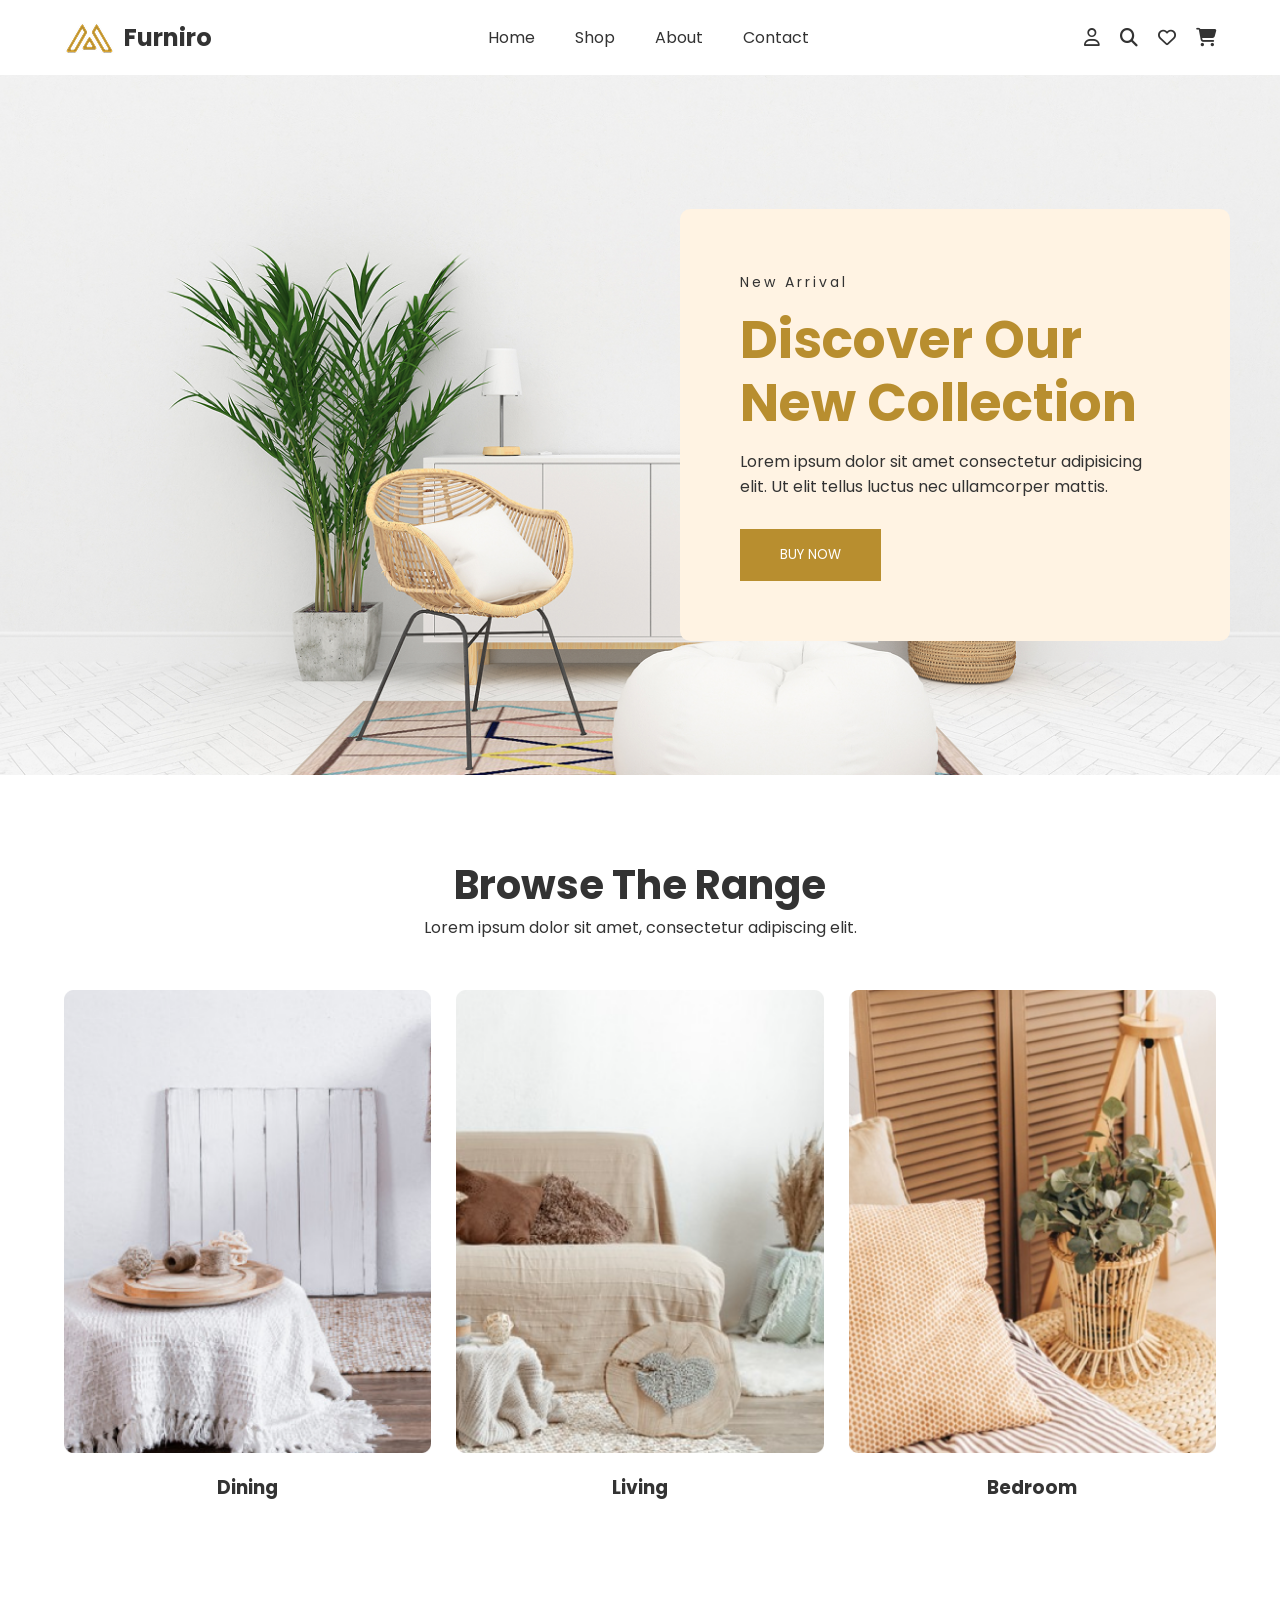
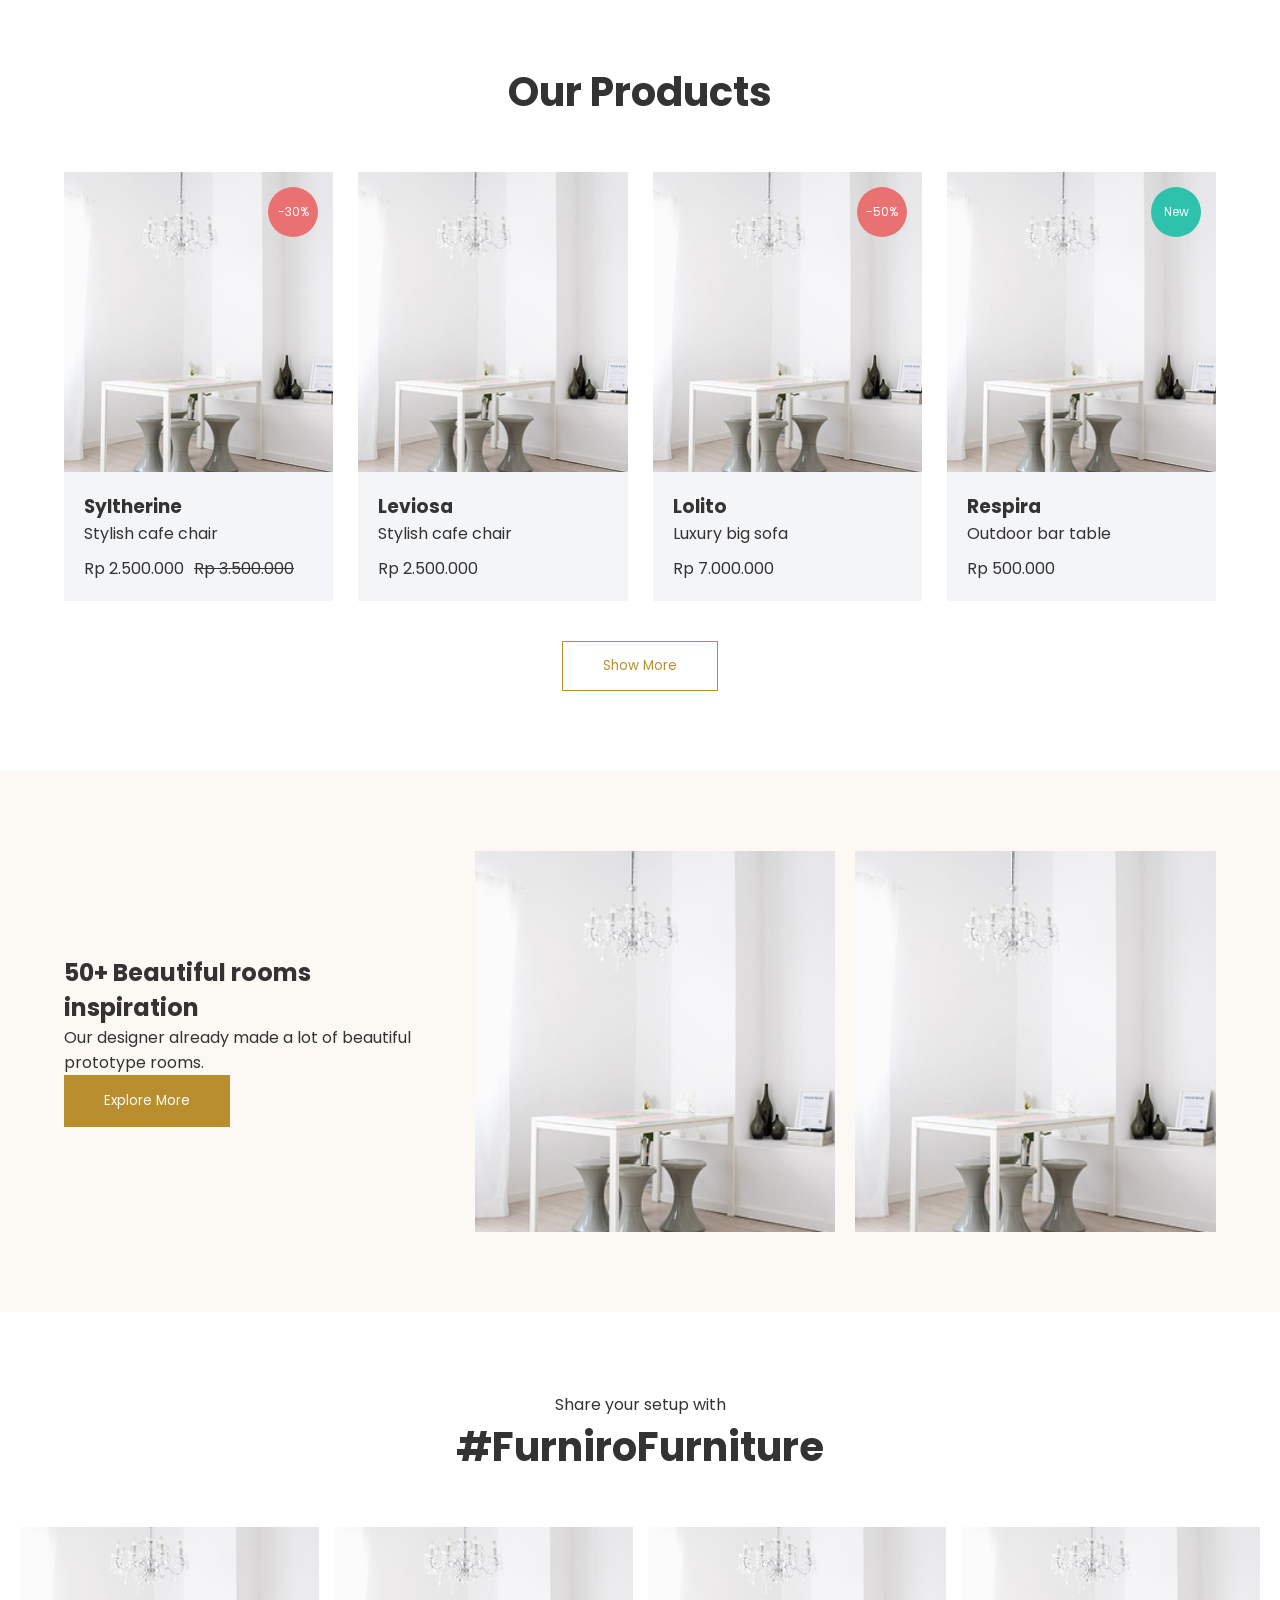
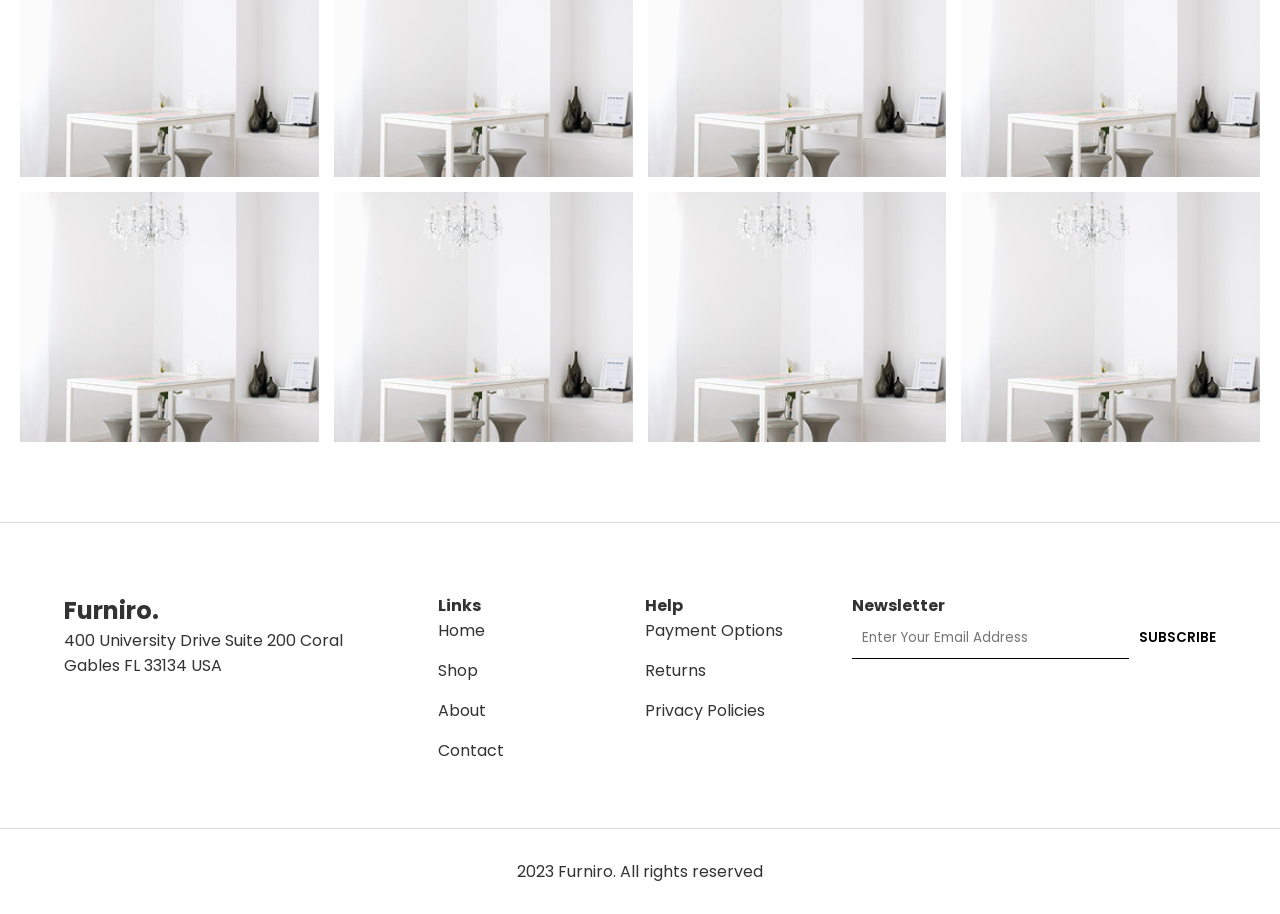
==== index.html @ 74efe011 "Add initial website structure with images, HTML, CSS, and JavaScript files" ====
<!DOCTYPE html>
<html lang="en">

<head>
    <meta charset="UTF-8">
    <meta name="viewport" content="width=device-width, initial-scale=1.0">
    <title>Furniro</title>

    <link rel="stylesheet" href="style.css">

    <link rel="stylesheet" href="https://cdnjs.cloudflare.com/ajax/libs/font-awesome/6.5.1/css/all.min.css">
</head>

<body>

    <!-- HEADER -->
    <header class="header">
        <div class="container nav-container">

            <div class="logo">
                <img src="images/logo.png" alt="">
                <h2>Furniro</h2>
            </div>

            <nav class="nav">
                <a href="index.html">Home</a>
                <a href="./shop/shop.html">Shop</a>
                <a href="about.html">About</a>
                <a href="contact.html">Contact</a>
            </nav>

            <div class="nav-icons">
                <i class="fa-regular fa-user"></i>
                <i class="fa-solid fa-magnifying-glass"></i>
                <i class="fa-regular fa-heart"></i>
                <i class="fa-solid fa-cart-shopping"></i>
            </div>

            <div class="mobile-menu">
                <i class="fa-solid fa-bars"></i>
            </div>

        </div>
    </header>

    <!-- HERO -->
    <section class="hero">
        <div class="hero-content">
            <span>New Arrival</span>

            <h1>
                Discover Our
                New Collection
            </h1>

            <p>
                Lorem ipsum dolor sit amet consectetur
                adipisicing elit. Ut elit tellus luctus nec
                ullamcorper mattis.
            </p>

            <button class="btn-primary">
                BUY NOW
            </button>
        </div>
    </section>

    <!-- RANGE -->
    <section class="range section">
        <div class="container">

            <div class="section-heading">
                <h2>Browse The Range</h2>
                <p>
                    Lorem ipsum dolor sit amet,
                    consectetur adipiscing elit.
                </p>
            </div>

            <div class="range-grid">

                <div class="range-card">
                    <img src="images/dining.png" alt="">
                    <h3>Dining</h3>
                </div>

                <div class="range-card">
                    <img src="images/living.png" alt="">
                    <h3>Living</h3>
                </div>

                <div class="range-card">
                    <img src="images/bedroom.png" alt="">
                    <h3>Bedroom</h3>
                </div>

            </div>

        </div>
    </section>

    <!-- PRODUCTS -->
    <section class="products section">
        <div class="container">

            <div class="section-heading">
                <h2>Our Products</h2>
            </div>

            <div class="product-grid">

                <!-- PRODUCT -->
                <div class="product-card">

                    <div class="product-image">
                        <img src="images/product.png" alt="">
                        <span class="badge sale">-30%</span>

                        <div class="overlay">
                            <button>Add to cart</button>
                        </div>
                    </div>

                    <div class="product-info">
                        <h3>Syltherine</h3>
                        <p>Stylish cafe chair</p>

                        <div class="price">
                            <span>Rp 2.500.000</span>
                            <del>Rp 3.500.000</del>
                        </div>
                    </div>

                </div>

                <!-- Duplicate product cards -->
                <div class="product-card">
                    <div class="product-image">
                        <img src="images/product.png" alt="">
                    </div>
                    <div class="product-info">
                        <h3>Leviosa</h3>
                        <p>Stylish cafe chair</p>
                        <div class="price">
                            <span>Rp 2.500.000</span>
                        </div>
                    </div>
                </div>

                <div class="product-card">
                    <div class="product-image">
                        <img src="images/product.png" alt="">
                        <span class="badge sale">-50%</span>
                    </div>
                    <div class="product-info">
                        <h3>Lolito</h3>
                        <p>Luxury big sofa</p>
                        <div class="price">
                            <span>Rp 7.000.000</span>
                        </div>
                    </div>
                </div>

                <div class="product-card">
                    <div class="product-image">
                        <img src="images/product.png" alt="">
                        <span class="badge new">New</span>
                    </div>
                    <div class="product-info">
                        <h3>Respira</h3>
                        <p>Outdoor bar table</p>
                        <div class="price">
                            <span>Rp 500.000</span>
                        </div>
                    </div>
                </div>

                <!-- Add remaining 4 cards same structure -->

            </div>

            <div class="show-more">
                <button class="outline-btn">
                    Show More
                </button>
            </div>

        </div>
    </section>

    <!-- INSPIRATION -->
    <section class="inspiration">

        <div class="container inspiration-grid">

            <div class="inspiration-content">
                <h2>
                    50+ Beautiful rooms inspiration
                </h2>

                <p>
                    Our designer already made a lot
                    of beautiful prototype rooms.
                </p>

                <button class="btn-primary">
                    Explore More
                </button>
            </div>

            <div class="inspiration-images">

                <img src="images/product.png" alt="">
                <img src="images/product.png" alt="">

            </div>

        </div>

    </section>

    <!-- GALLERY -->
    <section class="gallery section">

        <div class="section-heading">
            <p>Share your setup with</p>
            <h2>#FurniroFurniture</h2>
        </div>

        <div class="gallery-grid">

            <img src="images/product.png" alt="">
            <img src="images/product.png" alt="">
            <img src="images/product.png" alt="">
            <img src="images/product.png" alt="">
            <img src="images/product.png" alt="">
            <img src="images/product.png" alt="">
            <img src="images/product.png" alt="">
            <img src="images/product.png" alt="">

        </div>

    </section>

    <!-- FOOTER -->
    <footer class="footer">

        <div class="container footer-grid">

            <div>
                <h2>Furniro.</h2>
                <p>
                    400 University Drive Suite 200
                    Coral Gables FL 33134 USA
                </p>
            </div>

            <div>
                <h4>Links</h4>
                <a href="#">Home</a>
                <a href="#">Shop</a>
                <a href="#">About</a>
                <a href="#">Contact</a>
            </div>

            <div>
                <h4>Help</h4>
                <a href="#">Payment Options</a>
                <a href="#">Returns</a>
                <a href="#">Privacy Policies</a>
            </div>

            <div>
                <h4>Newsletter</h4>

                <form class="newsletter">
                    <input type="email" placeholder="Enter Your Email Address">
                    <button>SUBSCRIBE</button>
                </form>
            </div>

        </div>

        <div class="copyright">
            2023 Furniro. All rights reserved
        </div>

    </footer>

    <script src="script.js"></script>

</body>

</html>
---- style.css ----
@import url('https://fonts.googleapis.com/css2?family=Poppins:wght@300;400;500;600;700;800&display=swap');

*{
margin:0;
padding:0;
box-sizing:border-box;
font-family:'Poppins',sans-serif;
}

body{
background:#fff;
color:#333;
}

.container{
width:90%;
max-width:1200px;
margin:auto;
}

.section{
padding:80px 0;
}

img{
width:100%;
display:block;
}

a{
text-decoration:none;
color:inherit;
}

/* HEADER */

.header{
padding:20px 0;
background:#fff;
position:sticky;
top:0;
z-index:100;
}

.nav-container{
display:flex;
justify-content:space-between;
align-items:center;
}

.logo{
display:flex;
align-items:center;
gap:10px;
}

.nav{
display:flex;
gap:40px;
}

.nav a:hover{
color:#B88E2F;
}

.nav-icons{
display:flex;
gap:20px;
font-size:18px;
}

.mobile-menu{
display:none;
}

/* HERO */

.hero{
height:700px;
background:url("images/hero.png") center/cover;
display:flex;
justify-content:flex-end;
align-items:center;
padding:50px;
}

.hero-content{
background:#FFF3E3;
max-width:550px;
padding:60px;
border-radius:10px;
}

.hero-content span{
letter-spacing:3px;
font-size:14px;
}

.hero-content h1{
font-size:52px;
line-height:1.2;
color:#B88E2F;
margin:15px 0;
}

.hero-content p{
margin-bottom:30px;
}

.btn-primary{
background:#B88E2F;
color:white;
border:none;
padding:16px 40px;
cursor:pointer;
transition:.3s;
}

.btn-primary:hover{
transform:translateY(-3px);
}

/* HEADINGS */

.section-heading{
text-align:center;
margin-bottom:50px;
}

.section-heading h2{
font-size:40px;
}

/* RANGE */

.range-grid{
display:grid;
grid-template-columns:repeat(3,1fr);
gap:25px;
}

.range-card h3{
text-align:center;
margin-top:20px;
}

/* PRODUCTS */

.product-grid{
display:grid;
grid-template-columns:repeat(4,1fr);
gap:25px;
}

.product-card{
background:#F4F5F7;
overflow:hidden;
}

.product-image{
position:relative;
}

.product-image img{
height:300px;
object-fit:cover;
}

.badge{
position:absolute;
top:15px;
right:15px;
width:50px;
height:50px;
border-radius:50%;
display:flex;
align-items:center;
justify-content:center;
color:#fff;
font-size:12px;
}

.sale{
background:#E97171;
}

.new{
background:#2EC1AC;
}

.overlay{
position:absolute;
inset:0;
background:rgba(0,0,0,.6);
display:flex;
justify-content:center;
align-items:center;
opacity:0;
transition:.3s;
}

.product-card:hover .overlay{
opacity:1;
}

.overlay button{
padding:12px 30px;
border:none;
background:white;
color:#B88E2F;
font-weight:600;
}

.product-info{
padding:20px;
}

.price{
display:flex;
gap:10px;
margin-top:10px;
}

.show-more{
text-align:center;
margin-top:40px;
}

.outline-btn{
padding:14px 40px;
border:1px solid #B88E2F;
background:transparent;
color:#B88E2F;
cursor:pointer;
}

/* INSPIRATION */

.inspiration{
background:#FCF8F3;
padding:80px 0;
}

.inspiration-grid{
display:grid;
grid-template-columns:1fr 2fr;
gap:40px;
align-items:center;
}

.inspiration-images{
display:grid;
grid-template-columns:1fr 1fr;
gap:20px;
}

/* GALLERY */

.gallery-grid{
display:grid;
grid-template-columns:repeat(4,1fr);
gap:15px;
padding:0 20px;
}

.gallery-grid img{
height:250px;
object-fit:cover;
}

/* FOOTER */

.footer{
border-top:1px solid #ddd;
padding-top:70px;
}

.footer-grid{
display:grid;
grid-template-columns:2fr 1fr 1fr 2fr;
gap:40px;
}

.footer-grid a{
display:block;
margin-bottom:15px;
}

.newsletter{
display:flex;
gap:10px;
}

.newsletter input{
flex:1;
border:none;
border-bottom:1px solid #000;
padding:10px;
}

.newsletter button{
border:none;
background:none;
font-weight:600;
}

.copyright{
text-align:center;
padding:30px;
border-top:1px solid #ddd;
margin-top:50px;
}

/* RESPONSIVE */

@media(max-width:992px){

.product-grid{
grid-template-columns:repeat(2,1fr);
}

.range-grid{
grid-template-columns:1fr;
}

.inspiration-grid{
grid-template-columns:1fr;
}

.footer-grid{
grid-template-columns:1fr 1fr;
}

}

@media(max-width:768px){

.nav{
display:none;
}

.mobile-menu{
display:block;
font-size:24px;
}

.hero{
justify-content:center;
padding:20px;
}

.hero-content{
padding:30px;
}

.hero-content h1{
font-size:36px;
}

.product-grid{
grid-template-columns:1fr;
}

.gallery-grid{
grid-template-columns:1fr 1fr;
}

.footer-grid{
grid-template-columns:1fr;
}

}

@media(max-width:480px){

.gallery-grid{
grid-template-columns:1fr;
}

.hero-content h1{
font-size:30px;
}

.section-heading h2{
font-size:30px;
}

}
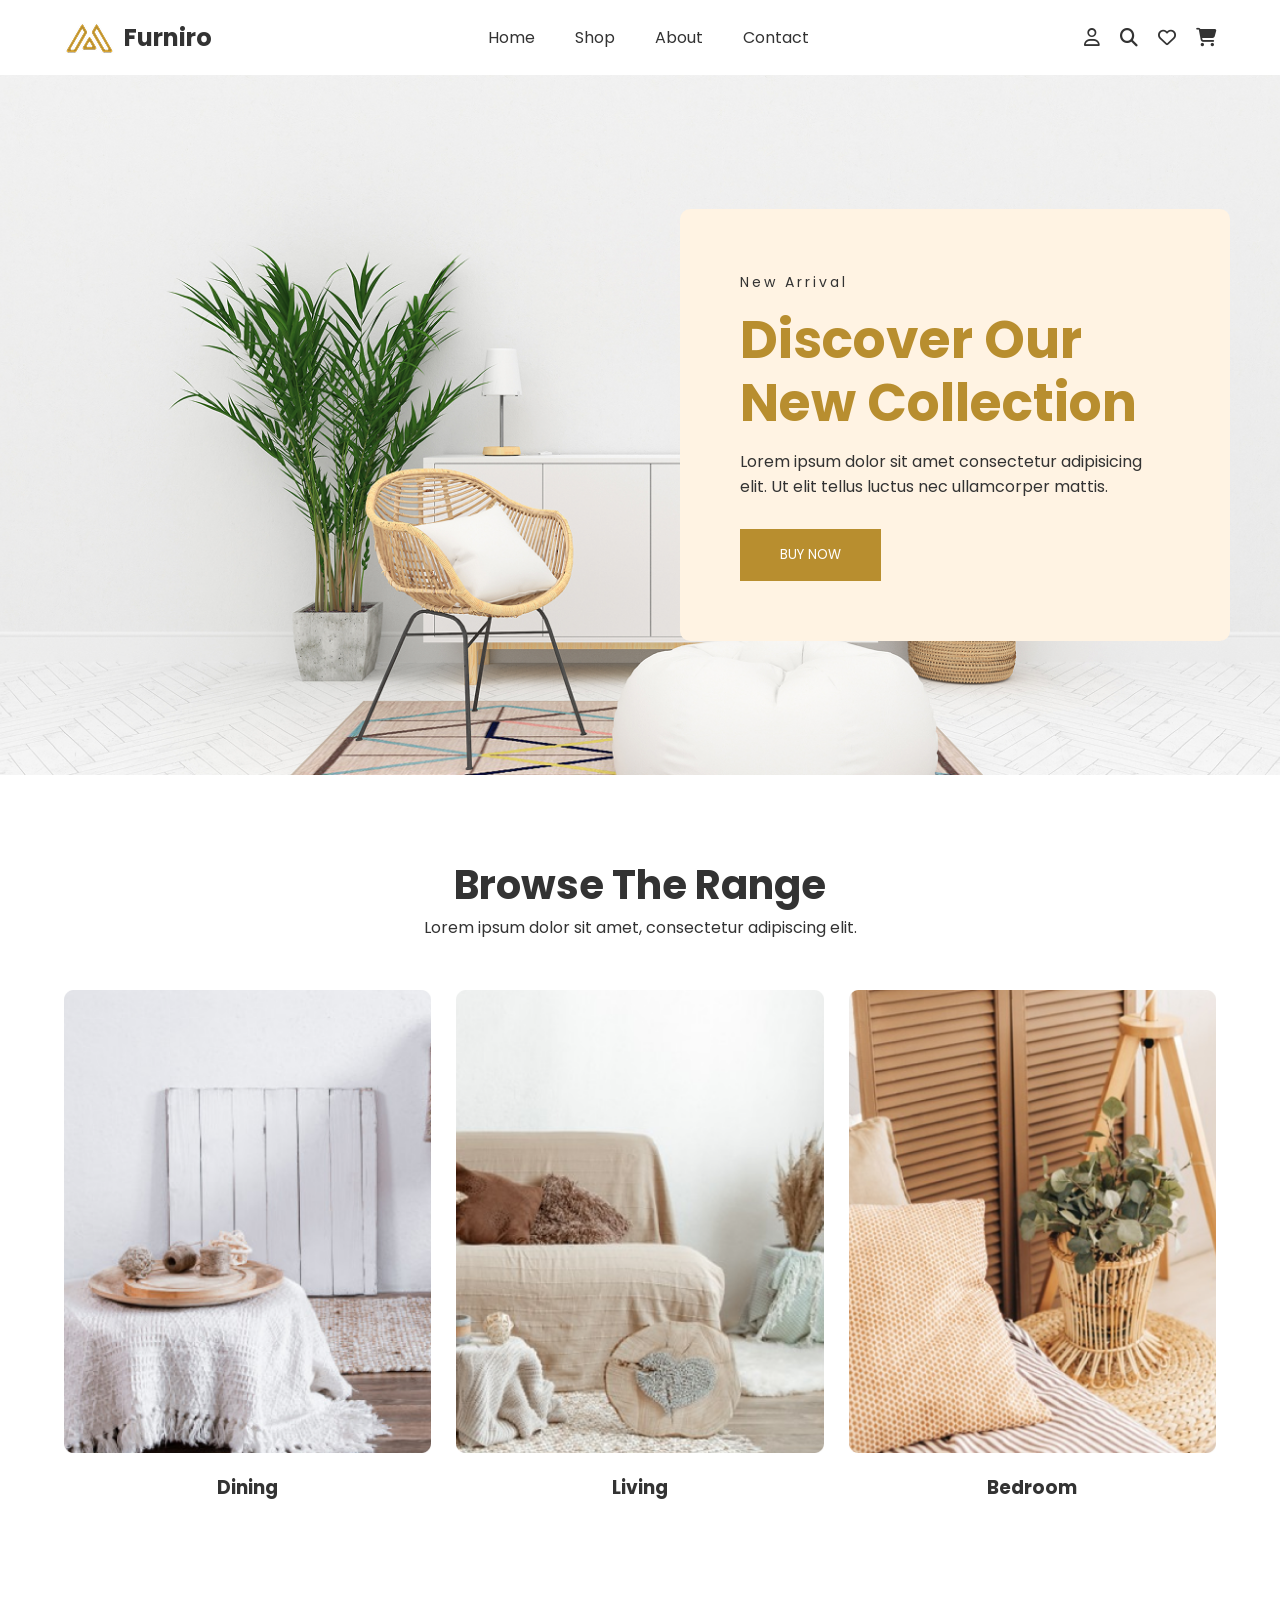
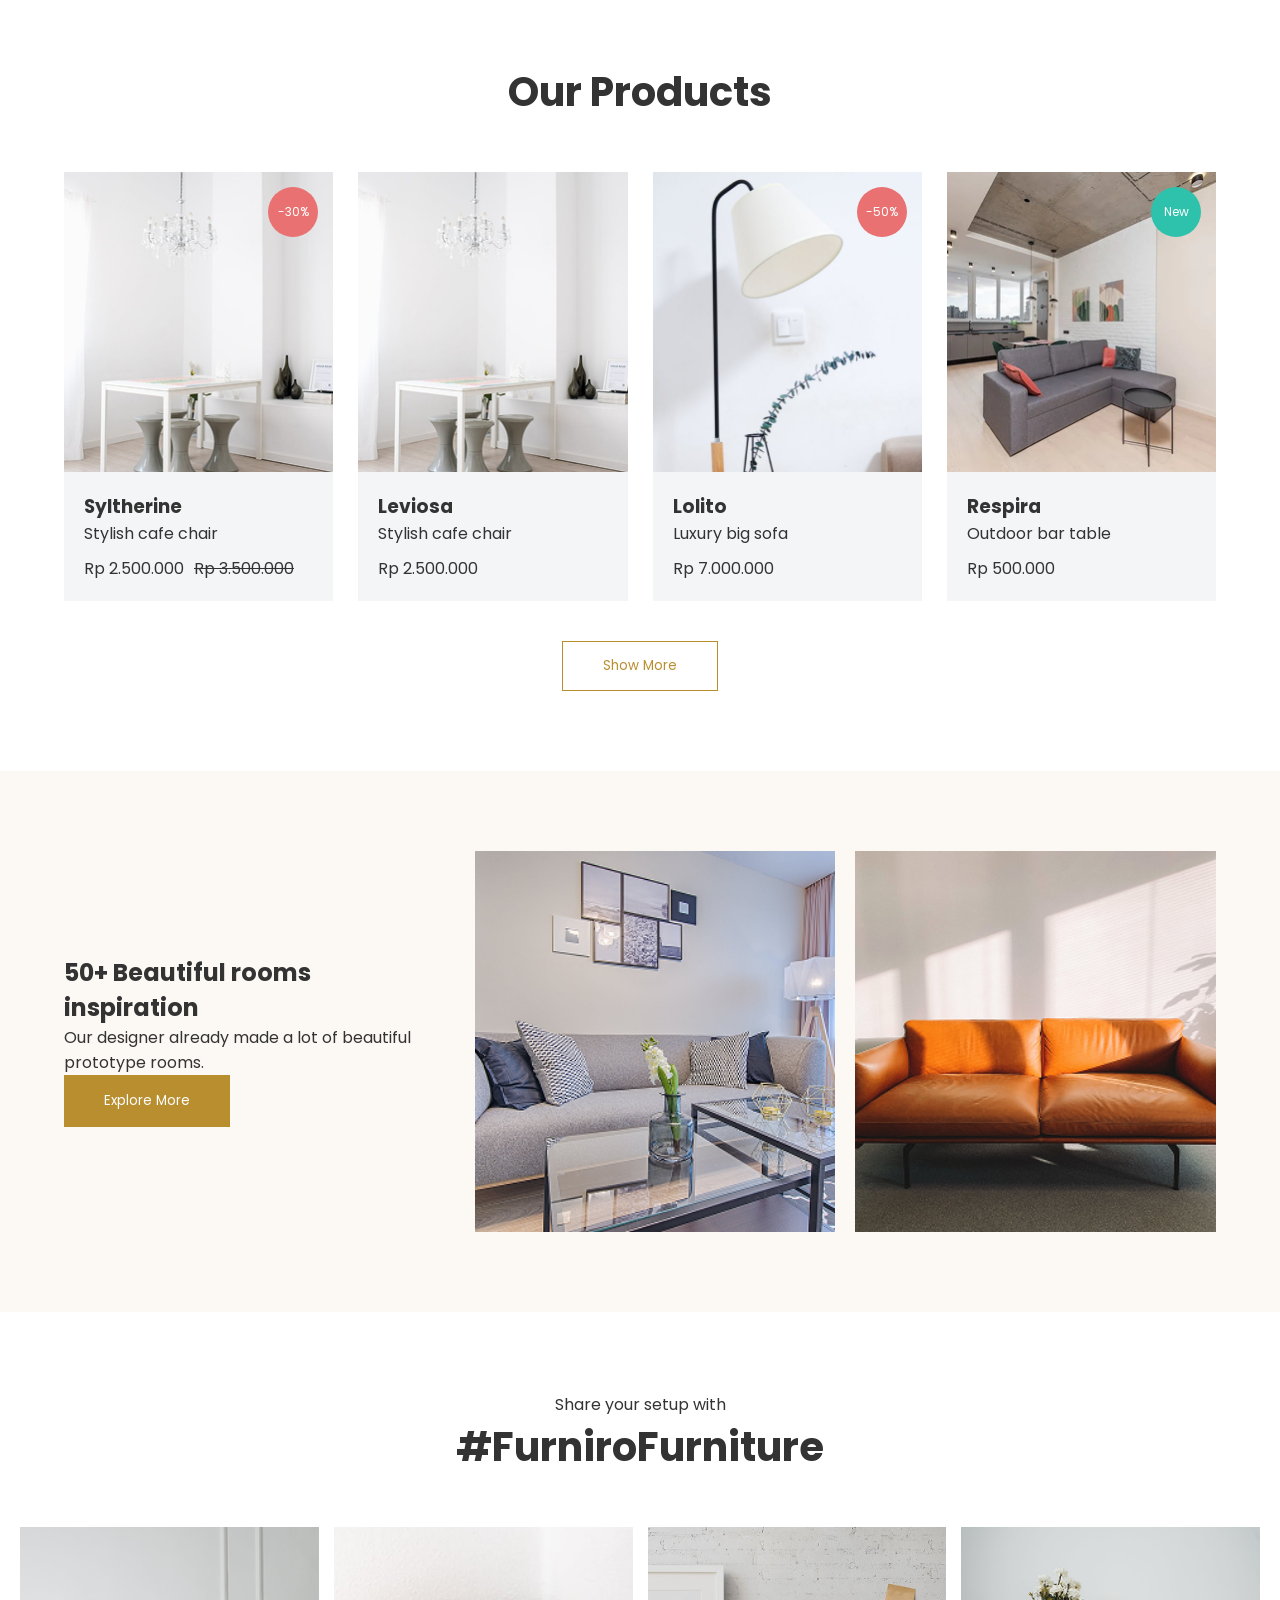
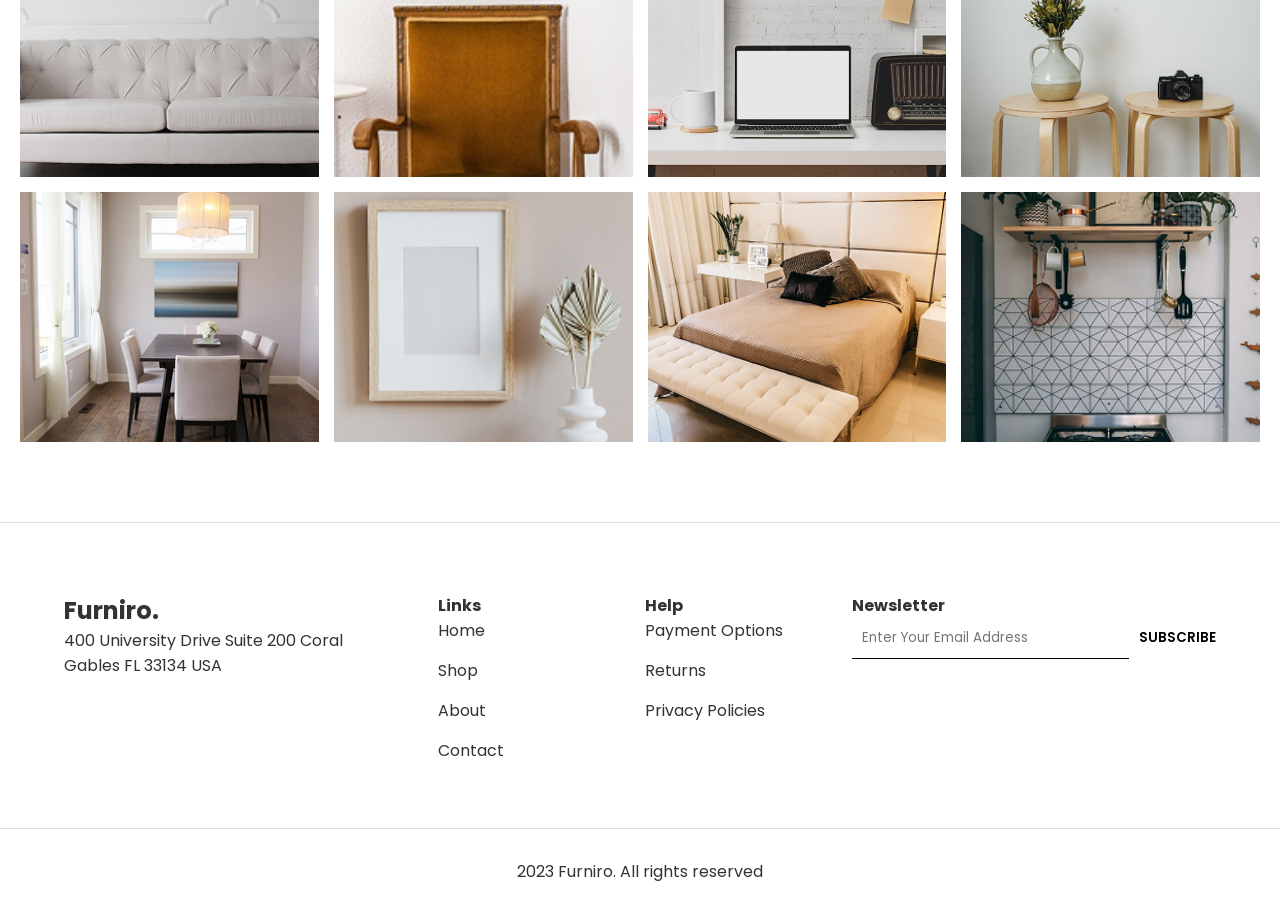
==== commit 04c80caa: "Add About and Contact pages, update index and shop pages, and include new images" ====
--- a/index.html
+++ b/index.html
@@ -136,7 +136,7 @@
                 <!-- Duplicate product cards -->
                 <div class="product-card">
                     <div class="product-image">
-                        <img src="images/product.png" alt="">
+                        <img src="images/product-2.png" alt="">
                     </div>
                     <div class="product-info">
                         <h3>Leviosa</h3>
@@ -149,7 +149,7 @@
 
                 <div class="product-card">
                     <div class="product-image">
-                        <img src="images/product.png" alt="">
+                        <img src="images/product-3.png" alt="">
                         <span class="badge sale">-50%</span>
                     </div>
                     <div class="product-info">
@@ -163,7 +163,7 @@
 
                 <div class="product-card">
                     <div class="product-image">
-                        <img src="images/product.png" alt="">
+                        <img src="images/product-4.png" alt="">
                         <span class="badge new">New</span>
                     </div>
                     <div class="product-info">
@@ -210,8 +210,8 @@
 
             <div class="inspiration-images">
 
-                <img src="images/product.png" alt="">
-                <img src="images/product.png" alt="">
+                <img src="images/inspo-1.png" alt="">
+                <img src="images/inspo-2.png" alt="">
 
             </div>
 
@@ -229,14 +229,14 @@
 
         <div class="gallery-grid">
 
-            <img src="images/product.png" alt="">
-            <img src="images/product.png" alt="">
-            <img src="images/product.png" alt="">
-            <img src="images/product.png" alt="">
-            <img src="images/product.png" alt="">
-            <img src="images/product.png" alt="">
-            <img src="images/product.png" alt="">
-            <img src="images/product.png" alt="">
+            <img src="images/Images.png" alt="Gallery image">
+            <img src="images/gallery-1.png" alt="Gallery image">
+            <img src="images/gallery-2.png" alt="Gallery image">
+            <img src="images/gallery-3.png" alt="Gallery image">
+            <img src="images/gallery-4.png" alt="Gallery image">
+            <img src="images/gallery-5.png" alt="Gallery image">
+            <img src="images/gallery-6.png" alt="Gallery image">
+            <img src="images/gallery-7.png" alt="Gallery image">
 
         </div>
 
@@ -257,10 +257,10 @@
 
             <div>
                 <h4>Links</h4>
-                <a href="#">Home</a>
-                <a href="#">Shop</a>
-                <a href="#">About</a>
-                <a href="#">Contact</a>
+                <a href="index.html">Home</a>
+                <a href="shop/shop.html">Shop</a>
+                <a href="about.html">About</a>
+                <a href="contact.html">Contact</a>
             </div>
 
             <div>
--- a/style.css
+++ b/style.css
@@ -71,6 +71,45 @@
 
 .mobile-menu{
 display:none;
+}
+
+/* PAGE BANNER */
+
+.page-banner{
+height:320px;
+position:relative;
+display:flex;
+align-items:center;
+justify-content:center;
+padding:20px;
+}
+
+.page-banner::before{
+content:'';
+position:absolute;
+inset:0;
+background:rgba(255,255,255,.6);
+backdrop-filter:blur(2px);
+}
+
+.banner-overlay{
+position:relative;
+z-index:2;
+text-align:center;
+}
+
+.banner-overlay h1{
+font-size:48px;
+font-weight:700;
+margin-bottom:10px;
+}
+
+.breadcrumb{
+display:flex;
+justify-content:center;
+align-items:center;
+gap:10px;
+font-size:14px;
 }
 
 /* HERO */
@@ -311,6 +350,223 @@
 margin-top:50px;
 }
 
+/* ABOUT PAGE */
+
+.about-banner{
+background:url("images/hero.png") center/cover;
+}
+
+.about-story{
+background:#fff;
+}
+
+.story-grid{
+display:grid;
+grid-template-columns:1.1fr 0.9fr;
+gap:50px;
+align-items:center;
+}
+
+.section-label{
+display:inline-block;
+margin-bottom:10px;
+font-size:14px;
+letter-spacing:3px;
+text-transform:uppercase;
+color:#B88E2F;
+font-weight:600;
+}
+
+.story-content h2{
+font-size:36px;
+margin-bottom:20px;
+line-height:1.3;
+}
+
+.story-content p{
+color:#666;
+margin-bottom:15px;
+line-height:1.8;
+}
+
+.story-highlights{
+display:grid;
+grid-template-columns:repeat(3,1fr);
+gap:20px;
+margin-top:30px;
+}
+
+.story-highlights div{
+background:#F9F1E7;
+padding:20px;
+border-radius:10px;
+text-align:center;
+}
+
+.story-highlights i{
+font-size:24px;
+color:#B88E2F;
+margin-bottom:10px;
+}
+
+.story-highlights h3{
+font-size:16px;
+}
+
+.story-image img{
+border-radius:16px;
+height:450px;
+object-fit:cover;
+}
+
+.about-stats{
+background:#FCF8F3;
+padding:80px 0;
+}
+
+.stats-grid{
+display:grid;
+grid-template-columns:repeat(4,1fr);
+gap:25px;
+margin-top:30px;
+}
+
+.stat-card{
+background:#fff;
+padding:30px 20px;
+text-align:center;
+border-radius:12px;
+box-shadow:0 2px 12px rgba(0,0,0,0.06);
+}
+
+.stat-card i{
+font-size:28px;
+color:#B88E2F;
+margin-bottom:12px;
+}
+
+.stat-card h3{
+margin-bottom:10px;
+font-size:20px;
+}
+
+.stat-card p{
+color:#666;
+line-height:1.7;
+font-size:14px;
+}
+
+.about-team{
+background:#fff;
+}
+
+.team-grid{
+display:grid;
+grid-template-columns:repeat(3,1fr);
+gap:25px;
+}
+
+.team-card{
+background:#F4F5F7;
+padding:30px 24px;
+border-radius:12px;
+}
+
+.team-card h3{
+margin-bottom:10px;
+font-size:22px;
+}
+
+.team-card p{
+color:#666;
+line-height:1.7;
+}
+
+/* CONTACT PAGE */
+
+.contact-section{
+background:#fff;
+}
+
+.contact-grid{
+display:grid;
+grid-template-columns:0.95fr 1.05fr;
+gap:50px;
+align-items:start;
+}
+
+.contact-info h2{
+font-size:36px;
+margin-bottom:15px;
+}
+
+.contact-info > p{
+color:#666;
+line-height:1.8;
+margin-bottom:30px;
+}
+
+.contact-item{
+display:flex;
+gap:16px;
+align-items:flex-start;
+margin-bottom:20px;
+}
+
+.contact-item i{
+font-size:22px;
+color:#B88E2F;
+margin-top:4px;
+}
+
+.contact-item h3{
+margin-bottom:6px;
+}
+
+.contact-item p{
+color:#666;
+line-height:1.7;
+}
+
+.contact-form-card{
+background:#FCF8F3;
+padding:32px;
+border-radius:16px;
+box-shadow:0 4px 16px rgba(0,0,0,0.06);
+}
+
+.contact-form{
+display:flex;
+flex-direction:column;
+gap:16px;
+}
+
+.form-row{
+display:grid;
+grid-template-columns:1fr 1fr;
+gap:16px;
+}
+
+.contact-form input,
+.contact-form textarea{
+width:100%;
+padding:14px 16px;
+border:1px solid #ddd;
+border-radius:8px;
+font-size:15px;
+outline:none;
+}
+
+.contact-form textarea{
+resize:vertical;
+min-height:140px;
+}
+
+.contact-form input:focus,
+.contact-form textarea:focus{
+border-color:#B88E2F;
+}
+
 /* RESPONSIVE */
 
 @media(max-width:992px){
@@ -337,6 +593,30 @@
 
 .nav{
 display:none;
+}
+
+.contact-grid,
+.form-row{
+grid-template-columns:1fr;
+}
+
+.contact-form-card{
+padding:24px;
+}
+
+.story-grid,
+.team-grid,
+.stats-grid,
+.story-highlights{
+grid-template-columns:1fr;
+}
+
+.story-image img{
+height:320px;
+}
+
+.story-content h2{
+font-size:28px;
 }
 
 .mobile-menu{
